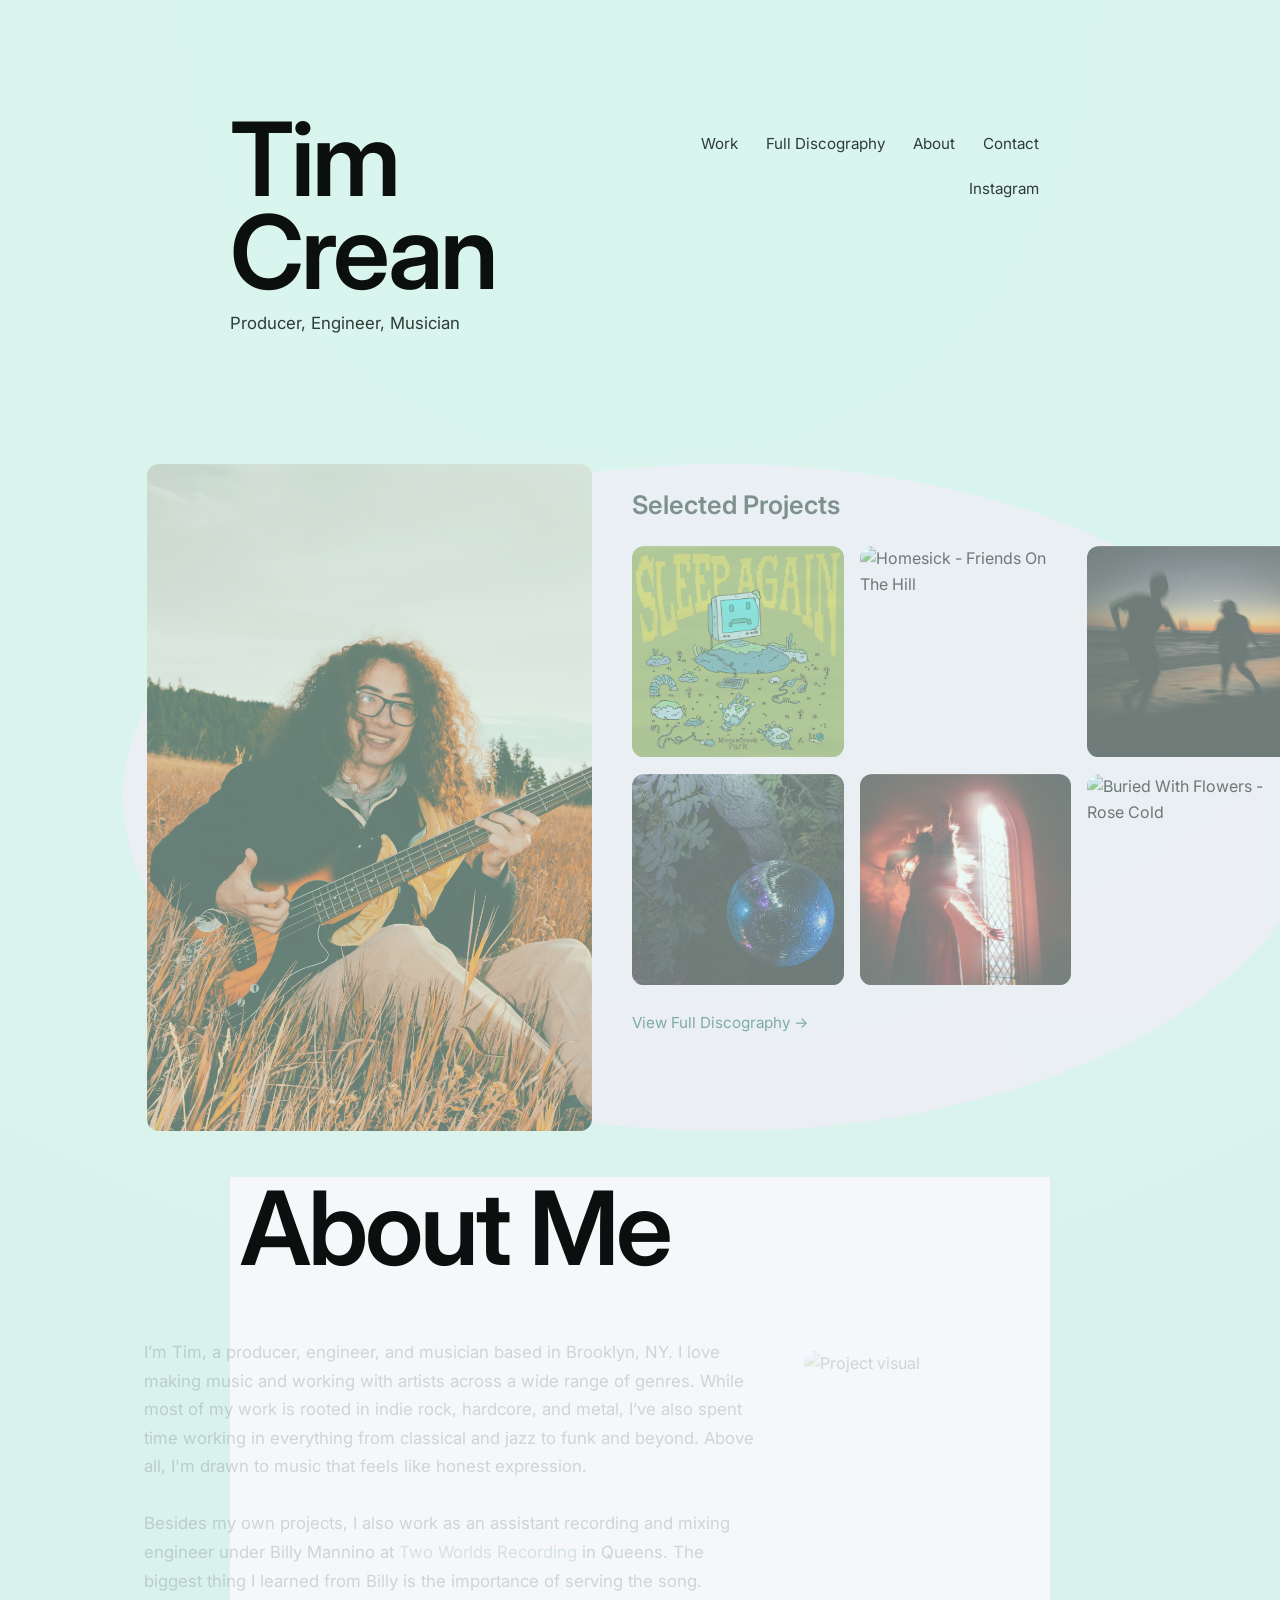
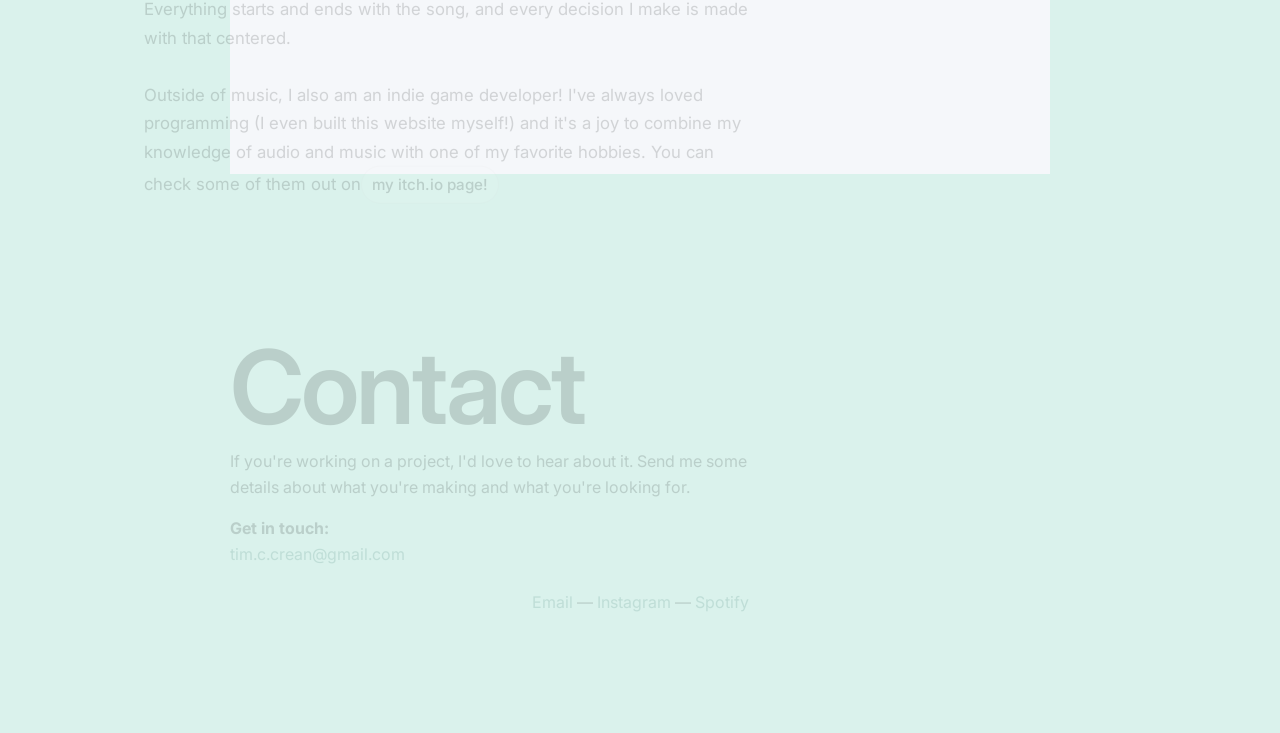
==== index.html @ ef3772ca "Update index.html" ====
<!DOCTYPE html>
<html lang="en">
<head>
  <meta charset="UTF-8" />
  <meta name="viewport" content="width=device-width, initial-scale=1.0"/>
  <title>Tim Crean</title>

  <link href="https://fonts.googleapis.com/css2?family=Inter:wght@300;400;600&display=swap" rel="stylesheet">

  <style>
    :root {
      --bg: #daf2ec;
      --surface: #ffffff12;
      --text: #0b0f0e;
      --this: #000000;
      --muted: #2f3b38;
      --accent: #2b6f63;
      --border: rgba(0,0,0,0.08);
    }

    * {
      box-sizing: border-box;
    }

    html {
      scroll-behavior: smooth;
      overflow-x: hidden; /* FIX: prevent horizontal scroll */
    }

    body {
      margin: 0;
      font-family: 'Inter', sans-serif;
      background: radial-gradient(circle at top, #d8f6ee 0%, var(--bg) 60%);
      color: var(--text);
      line-height: 1.6;
      animation: fadeIn 1s ease;
      overflow-x: hidden; /* FIX: prevent horizontal scroll */
    }

    @keyframes fadeIn {
      from { opacity: 0; }
      to { opacity: 1; }
    }

    .container {
      max-width: 860px;
      margin: 0 auto;
      padding: 0 20px;
    }

    .flow > * {
      margin-top: 60px;
    }

    .flow > *:first-child {
      margin-top: 0;
    }

    /* HERO */
    .header-container {
      min-height: 50vh;
      display: flex;
      align-items: center;
    }

    .header-inner {
      width: 100%;
      display: flex;
      justify-content: space-between;
      align-items: flex-start;
      gap: 40px;
    }

    /* typography */
    h1 {
      font-size: clamp(3.2rem, 8vw, 7rem);
      font-weight: 600;
      letter-spacing: -3px;
      line-height: 0.9;
      margin: 0;
    }

    h2 {
      font-size: 1.6rem;
      font-weight: 600;
      margin-bottom: 20px;
      color: var(--muted);
    }

    h3 {
      font-size: 1.6rem;
      font-weight: 600;
      margin-bottom: 12px;
      color: var(--muted);
    }

    .subtitle {
      margin-top: 12px;
      font-size: 1.05rem;
      color: var(--muted);
    }

    /* NAV */
    .nav {
      display: flex;
      gap: 6px;
      flex-wrap: wrap;
      justify-content: flex-end;
      margin-top: 2px;
    }

    .nav a {
      font-size: 0.95rem;
      color: var(--muted);
      text-decoration: none;
      padding: 6px 10px;
      border-radius: 999px;
      border: 1px solid transparent;
      transition: all 0.2s ease;
    }

    .nav a:hover {
      color: var(--text);
      border: 1px solid var(--border);
      background: rgba(255,255,255,0.65);
    }

    /* links */
    a {
      color: var(--accent);
      text-decoration: none;
      border-bottom: 1px solid transparent;
      transition: all 0.2s ease;
    }

    a:hover {
      opacity: 0.75;
      border-bottom: 1px solid var(--accent);
    }

    /* sections */
    .scroll-fade {
      opacity: 1;
      transform: translateY(5px);
      transition: opacity 0.15s ease, transform 0.15s ease;
    }

    #work,
    #about,
    #contact,
    #classical {
      scroll-margin-top: 80px;
    }

    /* work cards */
    .project {
      padding: 14px 0;
      border-bottom: 1px solid var(--border);
      cursor: pointer;
      transition: transform 0.2s ease, opacity 0.2s ease;
    }

    .project:last-child {
      border-bottom: none;
    }

    .project:hover {
      transform: translateY(-2px);
      opacity: 0.75;
    }

    .project-title {
      font-size: 1.25rem;
      font-weight: 500;
    }

    .project-meta {
      font-size: 0.9rem;
      color: var(--muted);
      margin-top: 4px;
    }

    /* GRID */
    .project-grid {
      display: grid;
      grid-template-columns: repeat(auto-fill, minmax(180px, 1fr)); /* was 140px */
      gap: 16px;
    }

    /* CARD */
    .project-card {
      position: relative;
      aspect-ratio: 1 / 1;
      overflow: hidden;
      border-radius: 12px;
      cursor: pointer;
      text-decoration: none;
      color: inherit;
      display: block;
    }

    /* IMAGE */
    .project-card img {
      width: 100%;
      height: 100%;
      object-fit: cover;
      transition: opacity 0.25s ease, transform 0.25s ease;
    }

    /* OVERLAY */
    .overlay {
      position: absolute;
      inset: 0;
      display: flex;
      flex-direction: column;
      justify-content: flex-end;
      padding: 12px;
      background: rgba(0,0,0,0.35);
      opacity: 0;
      transition: opacity 0.25s ease;
    }

    .overlay-title {
      color: white;
      font-size: 0.95rem;
      font-weight: 500;
    }

    .overlay-meta {
      color: rgba(255,255,255,0.75);
      font-size: 0.8rem;
    }

    .project-card:hover img {
      opacity: 0.6;
      transform: scale(1.03);
    }

    .project-card:hover .overlay {
      opacity: 1;
    }

    /* about */
    .about {
      max-width: 620px;
      color: var(--text);
      font-size: 1.05rem;
      line-height: 1.7;
    }

    /* footer */
    .footer {
      font-size: 0.9rem;
      color: var(--this);
      padding-bottom: 80px;
      text-decoration: underline;
    }

    /* WORK LAYOUT */
    .work-layout {
      display: flex;
      gap: 40px;
      align-items: flex-start;

      width: 100vw;
      max-width: 1200px;
      margin-left: calc(65% - 50vw);
      padding: 0 24px;
    }

    .work-image {
      flex: 1;
    }

    .work-image img {
      width: 100%;
      border-radius: 12px;
      display: block;
    }

    .work-content {
      flex: 1.5;
    }

    .itch-link {
      display: inline-flex;
      align-items: center;

      padding: 5px 10px;

      border-radius: 999px;
      background: rgba(255,255,255,0.5);
      border: 1px solid rgba(0,0,0,0.08);

      color: var(--text);
      font-size: 0.95rem;
      font-weight: 500;

      transition:
        transform 0.2s ease,
        background 0.2s ease,
        border-color 0.2s ease;
    }

    .itch-link:hover {
      transform: translateY(-1px);
      background: rgba(255,255,255,0.75);
      border-color: rgba(0,0,0,0.14);
      opacity: 1;
    }

    /* spotify embed */
    iframe {
      box-shadow: 0 10px 30px rgba(0,0,0,0.08);
      border: 1px solid var(--border);
    }

    /* ABOUT SECTION */
    .about-section {
      padding: 0 10px; /* FIX: was "0px 10" — missing unit */
      background: #f5f7fa;
    }

    /* =====================
       MOBILE STYLES
       ===================== */
    @media (max-width: 700px) {

      /* FIX: reset the bleed layout so it doesn't overflow */
      .work-layout {
        width: 100%;
        margin-left: 0;
        padding: 0;
        flex-direction: column;
      }

      /* FIX: tighten section spacing */
      .flow > * {
        margin-top: 40px;
      }

      /* FIX: reduce letter-spacing at small sizes */
      h1 {
        letter-spacing: -1px;
      }

      .header-inner {
        flex-direction: column;
        align-items: flex-start;
      }

      .nav {
        justify-content: flex-start;
        margin-top: 18px;
      }

      .project-grid {
        grid-template-columns: repeat(auto-fill, minmax(140px, 1fr));
      }
    }
  </style>
</head>
<body>

  <div id="header"></div>

  <div class="container flow">

    <!-- WORK -->
    <div class="scroll-fade work-layout" style="border-radius: 100%; background-color: rgb(250, 236, 252);">

      <div id="work" class="work-image">
        <img src="tim.jpg" alt="Project visual">
      </div>

      <div class="work-content">
        <h2>Selected Projects</h2>

        <div class="project-grid">

          <a href="https://open.spotify.com/album/4u2W4NhhtR7OyRJstIaMkl" target="_blank" class="project-card">
            <img src="sleep.jpg" alt="Sleep Again - MooseCreek Park">
            <div class="overlay">
              <div class="overlay-title">Sleep Again - MooseCreek Park</div>
              <div class="overlay-meta">Asst. Engineering and Mixing</div>
            </div>
          </a>

          <a href="https://open.spotify.com/album/2A7sv8u9jDZLqdyWxBH1Or" target="_blank" class="project-card">
            <img src="homesick.png" alt="Homesick - Friends On The Hill">
            <div class="overlay">
              <div class="overlay-title">Homesick - Friends On The Hill</div>
              <div class="overlay-meta">Production, Engineering, Mixing, Mastering</div>
            </div>
          </a>

          <a href="https://open.spotify.com/album/6fbyVoBdasRz40VLiCFMXR" target="_blank" class="project-card">
            <img src="oasis.jpeg" alt="Oasis by Wonderwall - Everlasting Everything">
            <div class="overlay">
              <div class="overlay-title">Oasis by Wonderwall - Everlasting Everything</div>
              <div class="overlay-meta">Production, Engineering, Mixing</div>
            </div>
          </a>

          <a href="https://open.spotify.com/album/25SsunLlrl3aqgCUPwUEkv" target="_blank" class="project-card">
            <img src="foodbattle.jpeg" alt="FoodBattle2008 - Everlasting Everything">
            <div class="overlay">
              <div class="overlay-title">FoodBattle2008 - Everlasting Everything</div>
              <div class="overlay-meta">Production, Engineering, Mixing</div>
            </div>
          </a>

          <a href="https://open.spotify.com/track/0t7WDfsvtDQcyH62r73sIt" target="_blank" class="project-card">
            <img src="haunting.jpeg" alt="Haunting - Rose Cold">
            <div class="overlay">
              <div class="overlay-title">Haunting - Rose Cold</div>
              <div class="overlay-meta">Engineering, Mixing, Mastering</div>
            </div>
          </a>

          <a href="https://open.spotify.com/track/77Q5rg3bM1Vi7vbReEACpq" target="_blank" class="project-card">
            <img src="buriedwithflowers.png" alt="Buried With Flowers - Rose Cold">
            <div class="overlay">
              <div class="overlay-title">Buried With Flowers - Rose Cold</div>
              <div class="overlay-meta">Engineering, Mixing, Mastering</div>
            </div>
          </a>

        </div>

        <div style="margin-top: 24px;">
          <a href="discography.html" style="font-size: 0.95rem;">
            View Full Discography →
          </a>
        </div>
      </div>

    </div>

    <!-- ABOUT -->
    <div class="about-section">
      <div id="about" style="height: 5px;"></div>
      <h1 style="text-align: left;">About Me</h1>
      <div class="scroll-fade work-layout">
        <p class="about">
          I’m Tim, a producer, engineer, and musician based in Brooklyn, NY. I love making music and working with artists across a wide range of genres. While most of my work is rooted in indie rock, hardcore, and metal, I’ve also spent time working in everything from classical and jazz to funk and beyond. Above all, I'm drawn to music that feels like honest expression.
          <br><br>
          Besides my own projects, I also work as an assistant recording and mixing engineer under Billy Mannino at <a href="https://www.twoworlds.studio/" target="_blank">Two Worlds Recording</a> in Queens. The biggest thing I learned from Billy is the importance of serving the song. Everything starts and ends with the song, and every decision I make is made with that centered.
          <br><br>
          Outside of music, I also am an indie game developer! I've always loved programming (I even built this website myself!) and it's a joy to combine my knowledge of audio and music with one of my favorite hobbies. You can check some of them out on<a href="https://darbus.itch.io/" target="_blank"class="itch-link">my itch.io page!</a>
        </p>
        <div class="work-image">
          <div style="height: 30px;"></div>
          <img src="tim2.jpg" alt="Project visual">
        </div>
      </div>
    </div>

  </div>

  <div style="height: 100px;"></div>

  <!-- CONTACT -->
  <div class="container flow">
    <div id="contact" class="scroll-fade">
      <h1>Contact</h1>
      <p style="max-width: 520px;">
        If you're working on a project, I'd love to hear about it. Send me some details about what you're making and what you're looking for.
      </p>

      <p>
        <strong>Get in touch:</strong><br>
        <a href="mailto:tim.c.crean@gmail.com" aria-label="Email Tim Crean">
          tim.c.crean@gmail.com
        </a>
      </p>
    </div>
  </div>

  <div id="footer"></div>

  <script>
    async function loadComponent(id, file) {
      const res = await fetch(file);
      const html = await res.text();
      document.getElementById(id).innerHTML = html;
    }

    async function init() {
      await loadComponent("header", "components/header.html");
      await loadComponent("footer", "components/footer.html");

      const elements = document.querySelectorAll('.scroll-fade');

      function updateScrollFade() {
        // Disable on mobile — just show everything
        if (window.innerWidth <= 700) {
          elements.forEach(el => {
            el.style.opacity = 1;
            el.style.transform = 'translateY(0)';
          });
          return;
        }

        const viewportHeight = window.innerHeight;

        elements.forEach(el => {
          const rect = el.getBoundingClientRect();
          const elementCenter = rect.top + rect.height / 2;
          const distanceFromCenter = Math.abs(viewportHeight / 2 - elementCenter);
          const maxDistance = viewportHeight / 1.25;

          let opacity = 1 - (distanceFromCenter / maxDistance);
          opacity = Math.max(0.15, Math.min(1, opacity));

          let translateY = 30 * (distanceFromCenter / maxDistance);

          el.style.opacity = opacity;
          el.style.transform = `translateY(${translateY}px)`;
        });
      }

      window.addEventListener('scroll', updateScrollFade);
      window.addEventListener('load', updateScrollFade);
      // Also re-check if user resizes (e.g. rotates phone)
      window.addEventListener('resize', updateScrollFade);
    }

    init();
  </script>

</body>
</html>
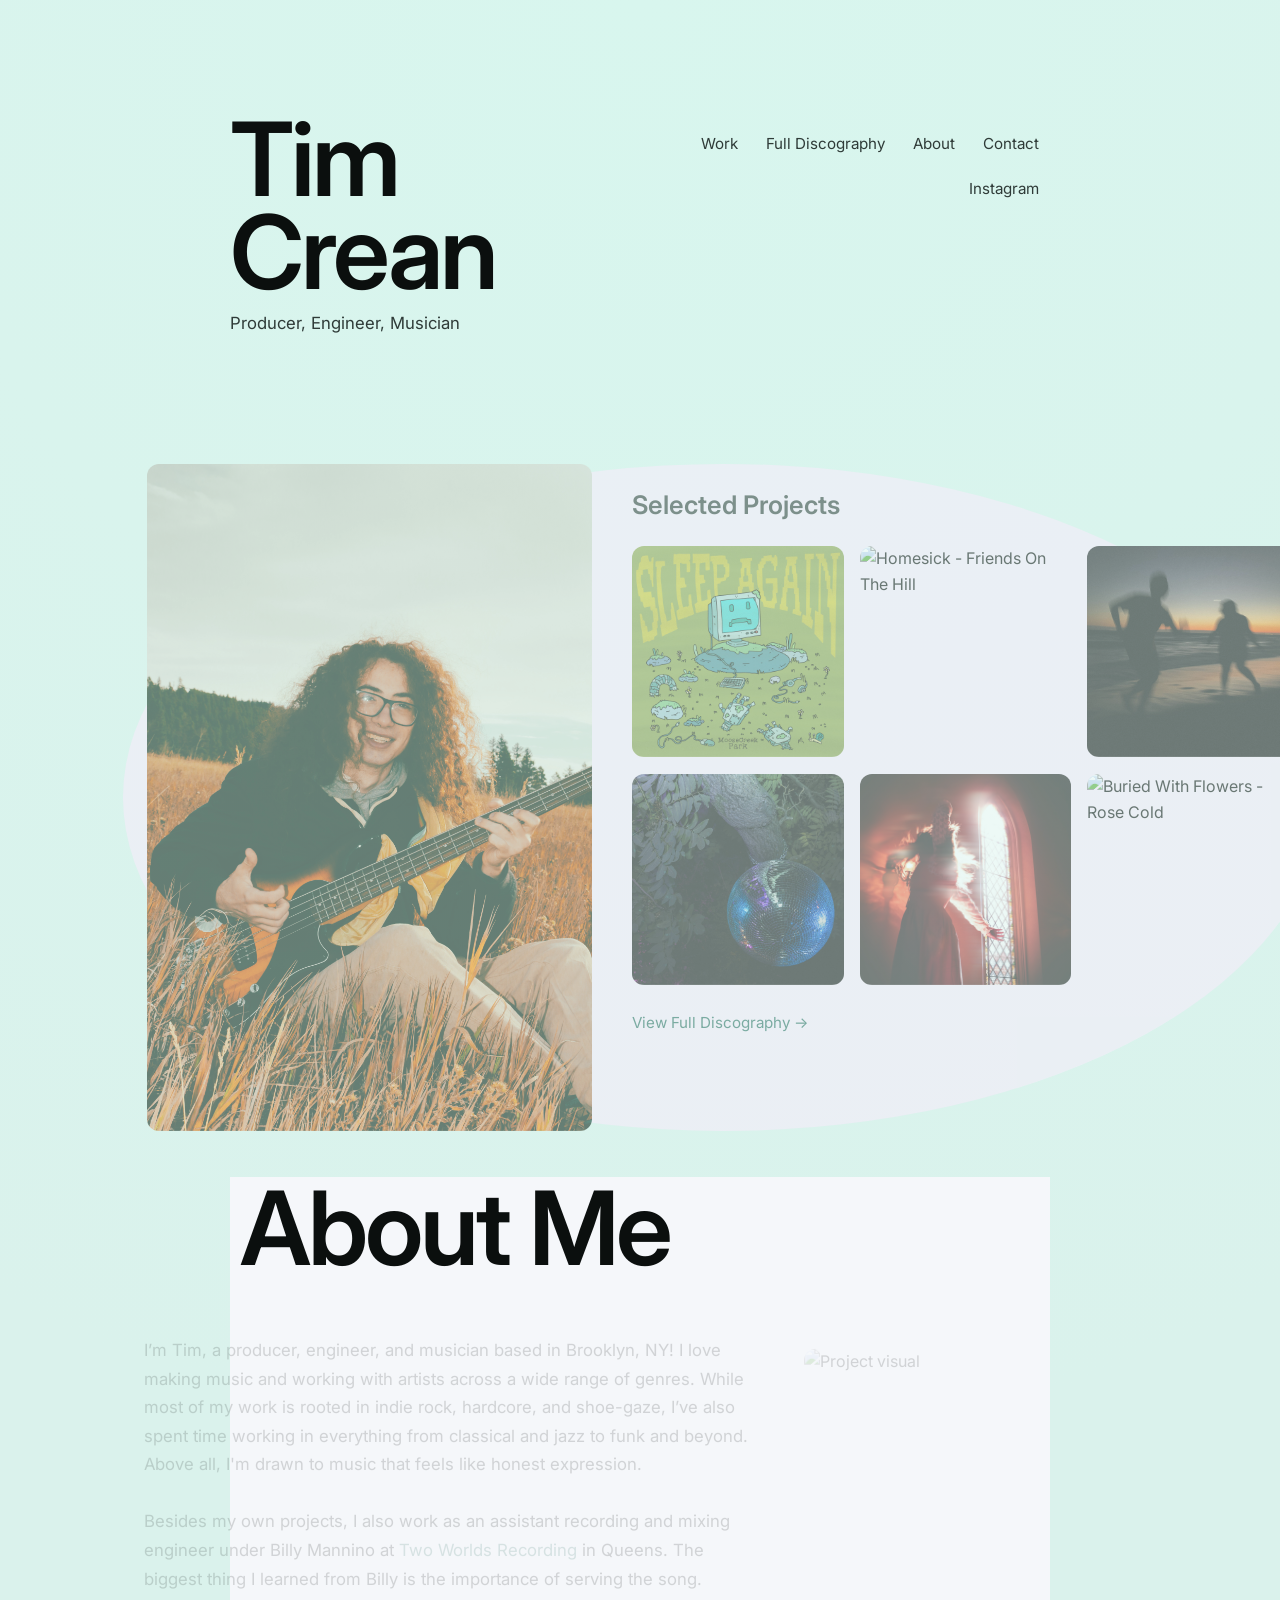
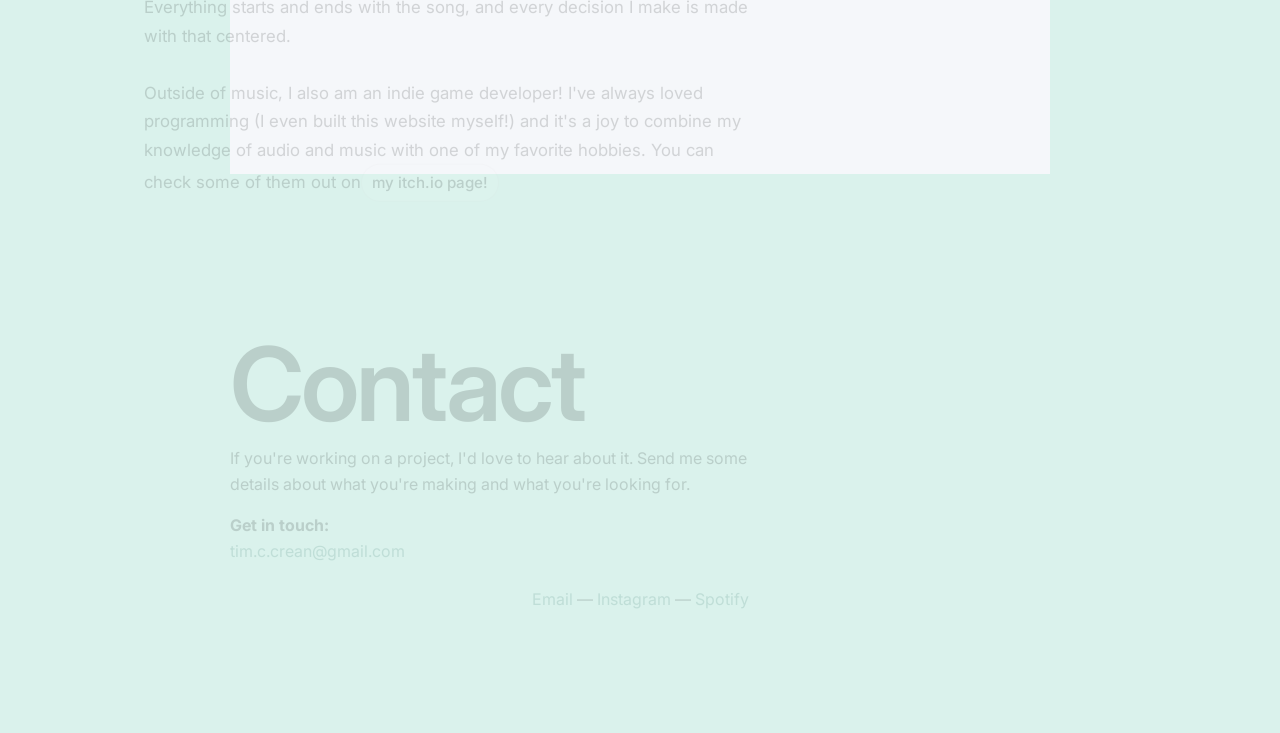
==== commit c1351ff1: "Update index.html" ====
--- a/index.html
+++ b/index.html
@@ -443,7 +443,7 @@
       <h1 style="text-align: left;">About Me</h1>
       <div class="scroll-fade work-layout">
         <p class="about">
-          I’m Tim, a producer, engineer, and musician based in Brooklyn, NY. I love making music and working with artists across a wide range of genres. While most of my work is rooted in indie rock, hardcore, and metal, I’ve also spent time working in everything from classical and jazz to funk and beyond. Above all, I'm drawn to music that feels like honest expression.
+          I’m Tim, a producer, engineer, and musician based in Brooklyn, NY! I love making music and working with artists across a wide range of genres. While most of my work is rooted in indie rock, hardcore, and shoe-gaze, I’ve also spent time working in everything from classical and jazz to funk and beyond. Above all, I'm drawn to music that feels like honest expression.
           <br><br>
           Besides my own projects, I also work as an assistant recording and mixing engineer under Billy Mannino at <a href="https://www.twoworlds.studio/" target="_blank">Two Worlds Recording</a> in Queens. The biggest thing I learned from Billy is the importance of serving the song. Everything starts and ends with the song, and every decision I make is made with that centered.
           <br><br>
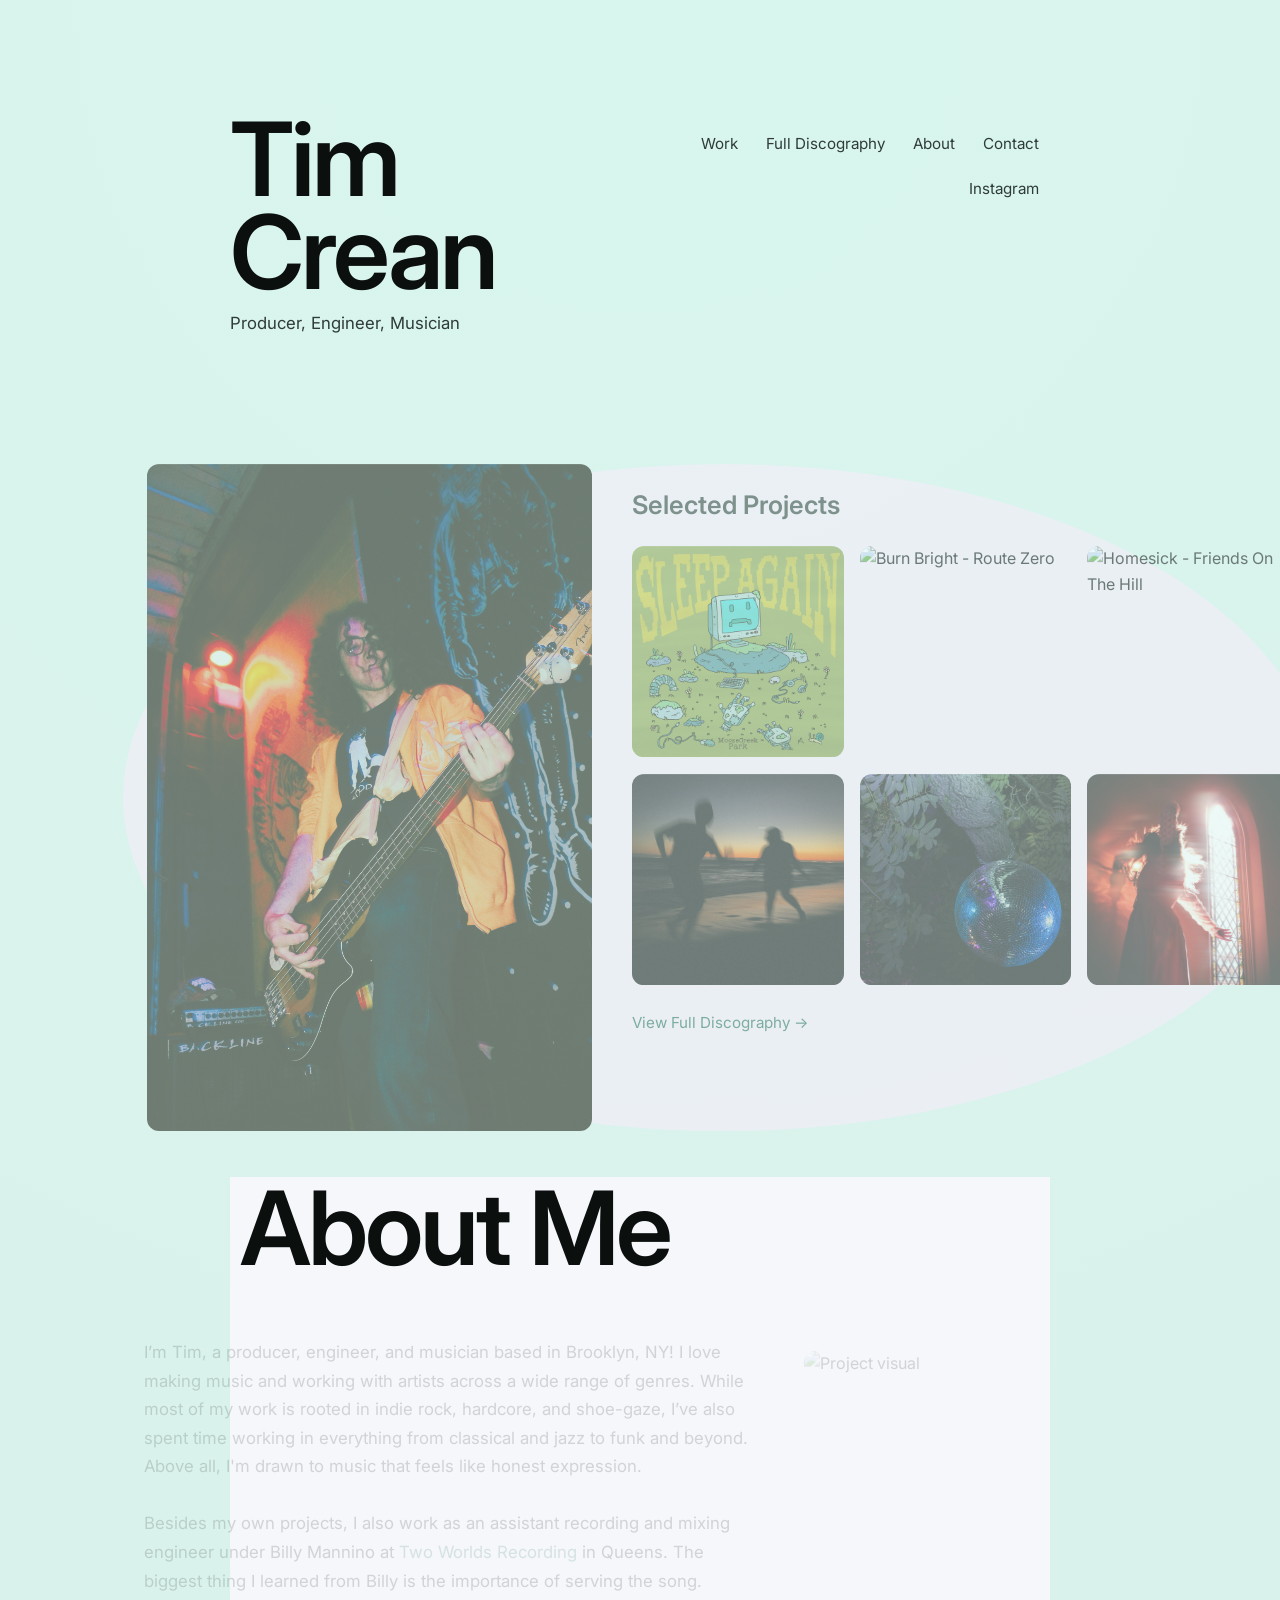
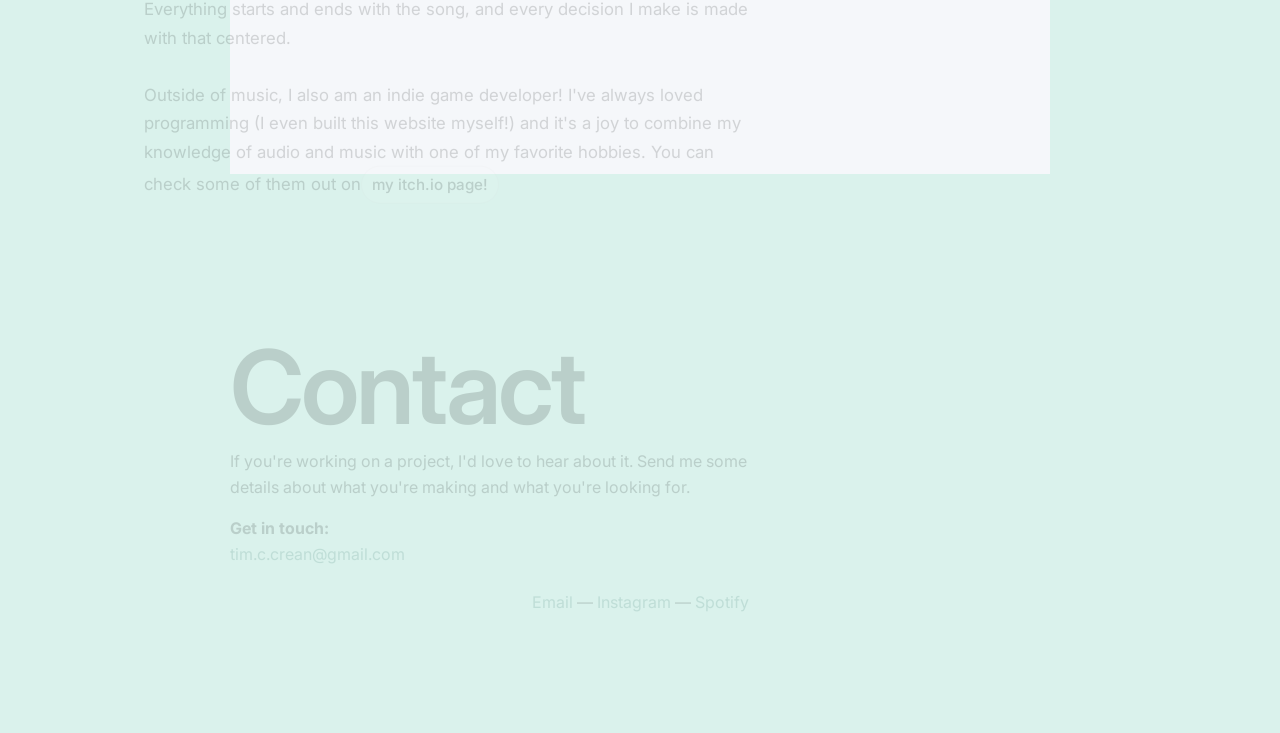
==== commit 17a552db: "Burn Bright and main page photo replacement" ====
--- a/index.html
+++ b/index.html
@@ -370,7 +370,7 @@
     <div class="scroll-fade work-layout" style="border-radius: 100%; background-color: rgb(250, 236, 252);">
 
       <div id="work" class="work-image">
-        <img src="tim.jpg" alt="Project visual">
+        <img src="eeCover.jpg" alt="Project visual">
       </div>
 
       <div class="work-content">
@@ -386,6 +386,14 @@
             </div>
           </a>
 
+          <a href="https://open.spotify.com/album/5agLklQpx9aL7qS98c1w33" target="_blank" class="project-card">
+            <img src="burnbright.jpg" alt="Burn Bright - Route Zero">
+            <div class="overlay">
+              <div class="overlay-title">Burn Bright - Route Zero</div>
+              <div class="overlay-meta">Production, Engineering, Mixing, Mastering</div>
+            </div>
+          </a>
+
           <a href="https://open.spotify.com/album/2A7sv8u9jDZLqdyWxBH1Or" target="_blank" class="project-card">
             <img src="homesick.png" alt="Homesick - Friends On The Hill">
             <div class="overlay">
@@ -414,14 +422,6 @@
             <img src="haunting.jpeg" alt="Haunting - Rose Cold">
             <div class="overlay">
               <div class="overlay-title">Haunting - Rose Cold</div>
-              <div class="overlay-meta">Engineering, Mixing, Mastering</div>
-            </div>
-          </a>
-
-          <a href="https://open.spotify.com/track/77Q5rg3bM1Vi7vbReEACpq" target="_blank" class="project-card">
-            <img src="buriedwithflowers.png" alt="Buried With Flowers - Rose Cold">
-            <div class="overlay">
-              <div class="overlay-title">Buried With Flowers - Rose Cold</div>
               <div class="overlay-meta">Engineering, Mixing, Mastering</div>
             </div>
           </a>
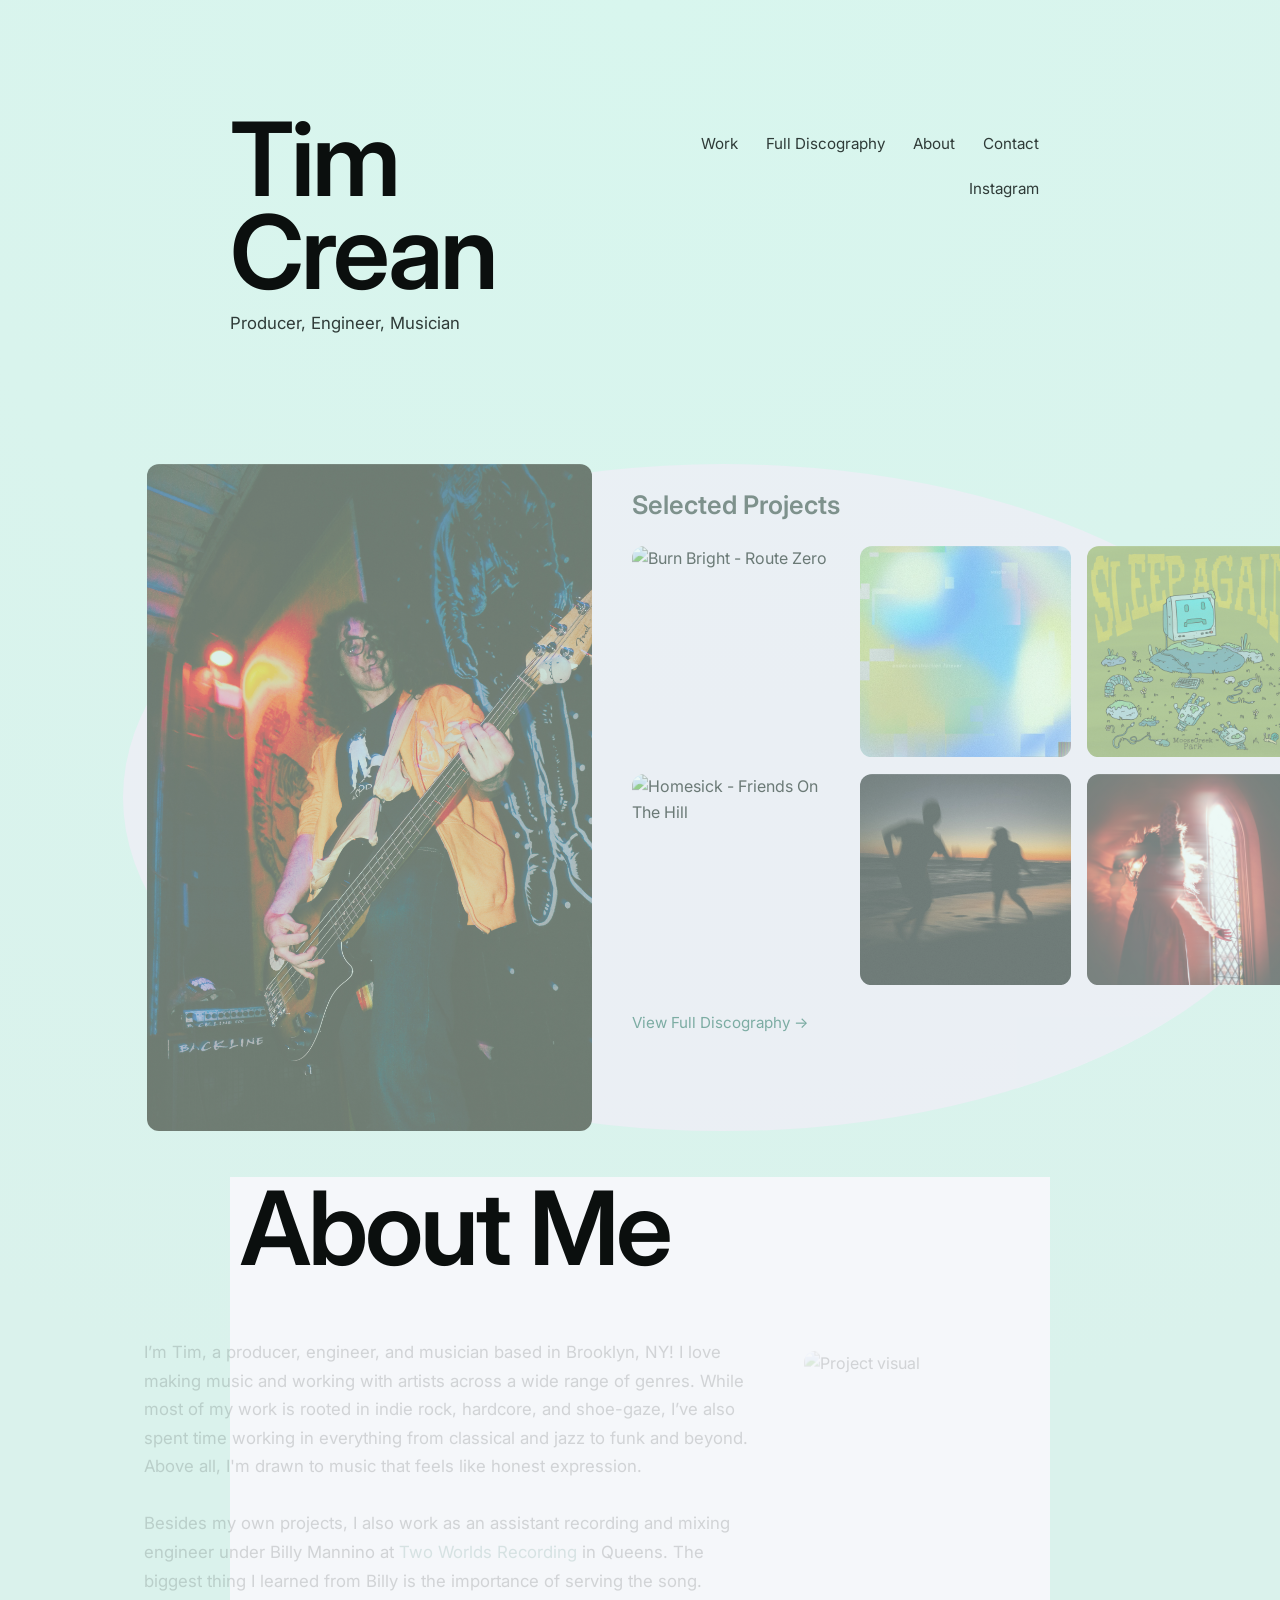
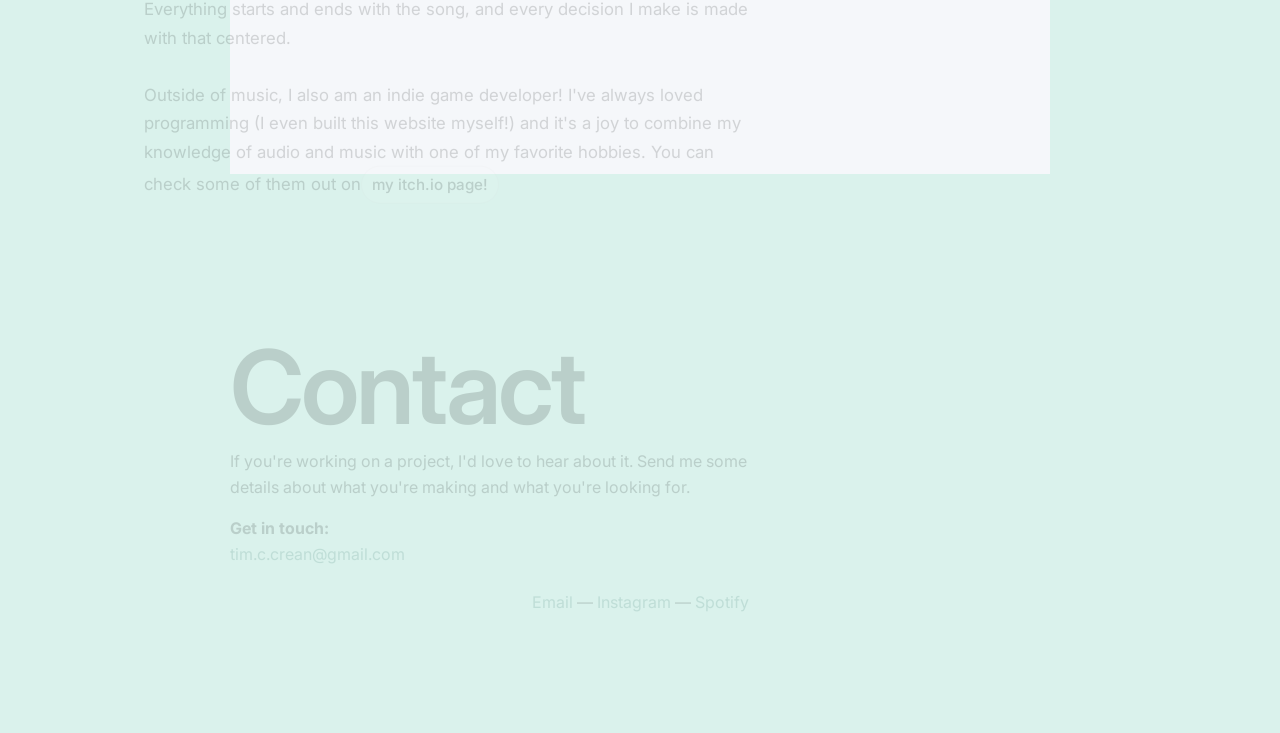
==== commit 37666ca0: "Wakelee" ====
--- a/index.html
+++ b/index.html
@@ -345,7 +345,7 @@
       }
 
       .header-inner {
-        flex-direction: column;
+        flex-direction: column; 
         align-items: flex-start;
       }
 
@@ -377,6 +377,22 @@
         <h2>Selected Projects</h2>
 
         <div class="project-grid">
+
+          <a href="https://open.spotify.com/album/5agLklQpx9aL7qS98c1w33" target="_blank" class="project-card">
+            <img src="burnbright.jpg" alt="Burn Bright - Route Zero">
+            <div class="overlay">
+              <div class="overlay-title">Burn Bright - Route Zero</div>
+              <div class="overlay-meta">Production, Engineering, Mixing, Mastering</div>
+            </div>
+          </a>
+
+          <a href="https://open.spotify.com/prerelease/4PldgPBwwdFrWuGLTk3fIU?si=Fv4z0qe1QVaGw_KkuecG8g&utm_source=copy-link&nd=1&dlsi=96455cc779924c79" target="_blank" class="project-card">
+            <img src="wakelee.jpeg" alt="Under Construction Forever - wakelee">
+            <div class="overlay">
+              <div class="overlay-title">Under Construction Forever - wakelee</div>
+              <div class="overlay-meta">Asst. Mixing Engineer</div>
+            </div>
+          </a>
 
           <a href="https://open.spotify.com/album/4u2W4NhhtR7OyRJstIaMkl" target="_blank" class="project-card">
             <img src="sleep.jpg" alt="Sleep Again - MooseCreek Park">
@@ -386,14 +402,6 @@
             </div>
           </a>
 
-          <a href="https://open.spotify.com/album/5agLklQpx9aL7qS98c1w33" target="_blank" class="project-card">
-            <img src="burnbright.jpg" alt="Burn Bright - Route Zero">
-            <div class="overlay">
-              <div class="overlay-title">Burn Bright - Route Zero</div>
-              <div class="overlay-meta">Production, Engineering, Mixing, Mastering</div>
-            </div>
-          </a>
-
           <a href="https://open.spotify.com/album/2A7sv8u9jDZLqdyWxBH1Or" target="_blank" class="project-card">
             <img src="homesick.png" alt="Homesick - Friends On The Hill">
             <div class="overlay">
@@ -406,14 +414,6 @@
             <img src="oasis.jpeg" alt="Oasis by Wonderwall - Everlasting Everything">
             <div class="overlay">
               <div class="overlay-title">Oasis by Wonderwall - Everlasting Everything</div>
-              <div class="overlay-meta">Production, Engineering, Mixing</div>
-            </div>
-          </a>
-
-          <a href="https://open.spotify.com/album/25SsunLlrl3aqgCUPwUEkv" target="_blank" class="project-card">
-            <img src="foodbattle.jpeg" alt="FoodBattle2008 - Everlasting Everything">
-            <div class="overlay">
-              <div class="overlay-title">FoodBattle2008 - Everlasting Everything</div>
               <div class="overlay-meta">Production, Engineering, Mixing</div>
             </div>
           </a>
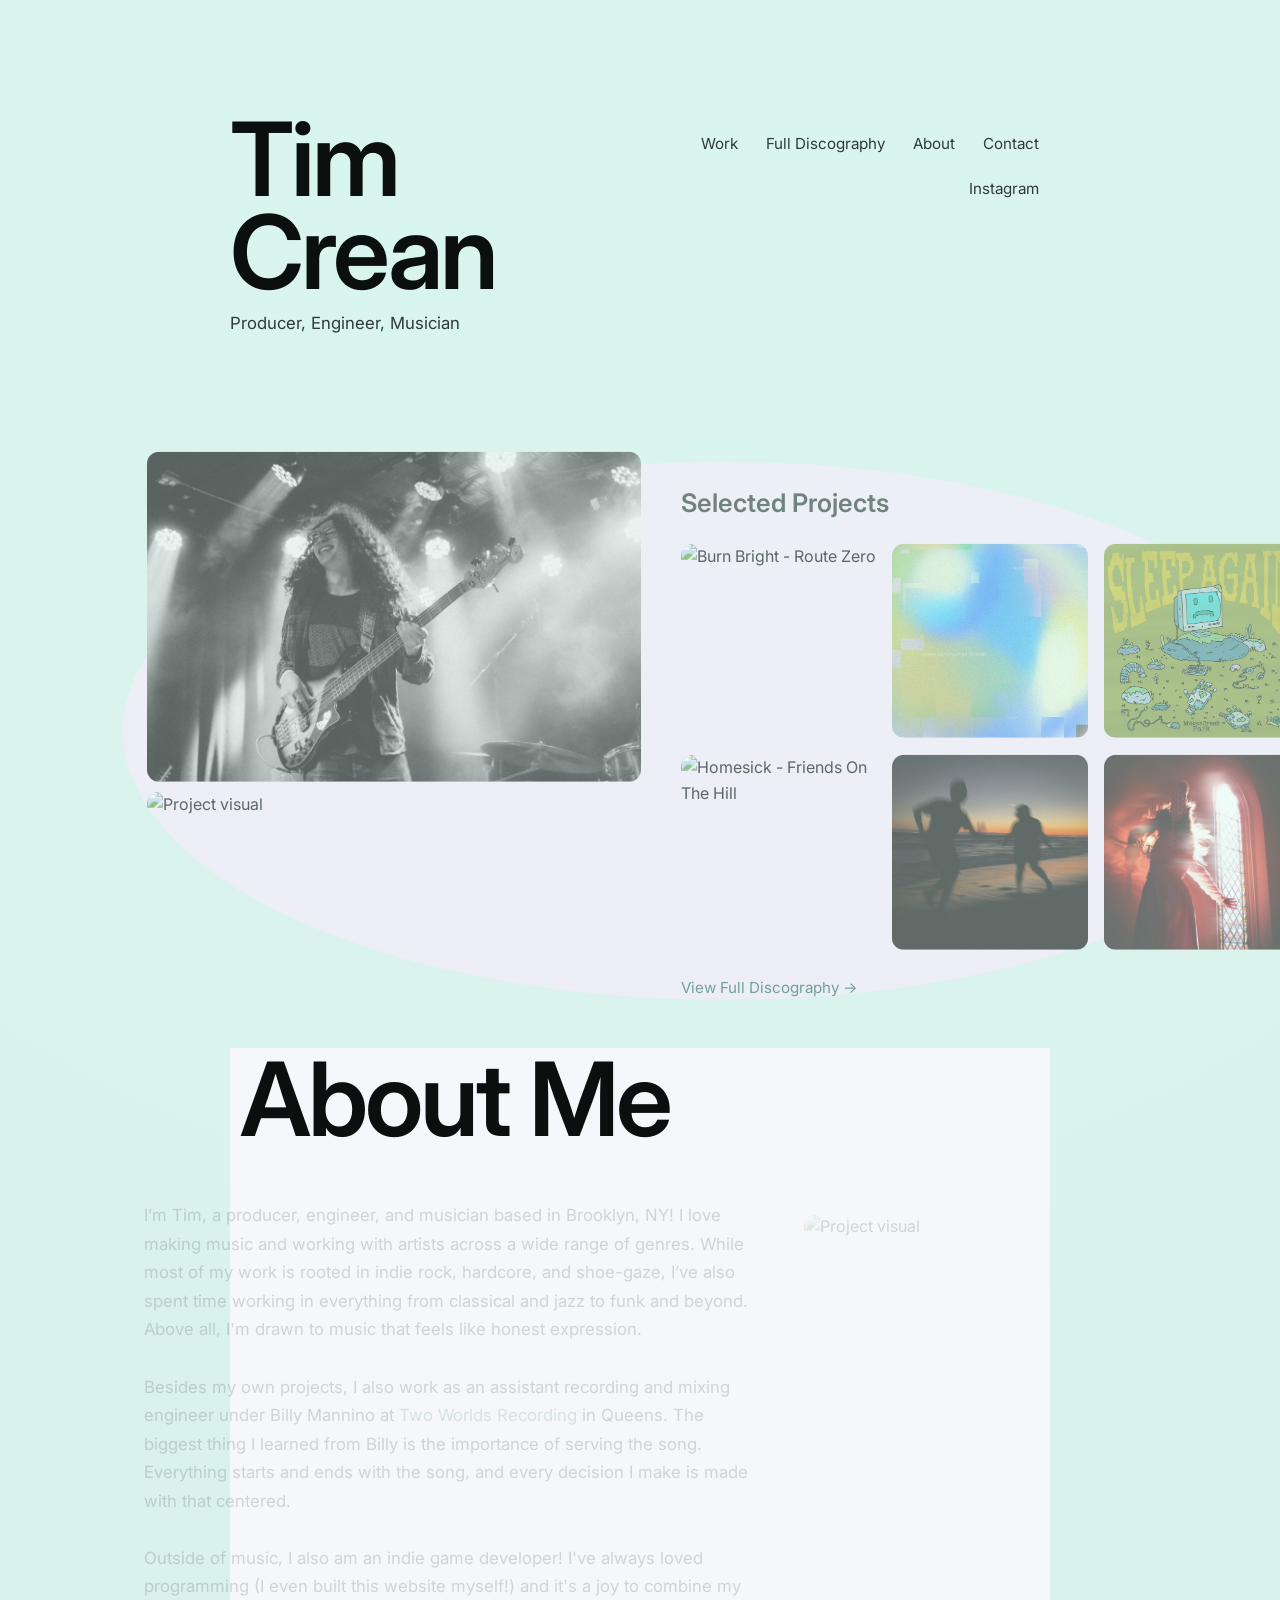
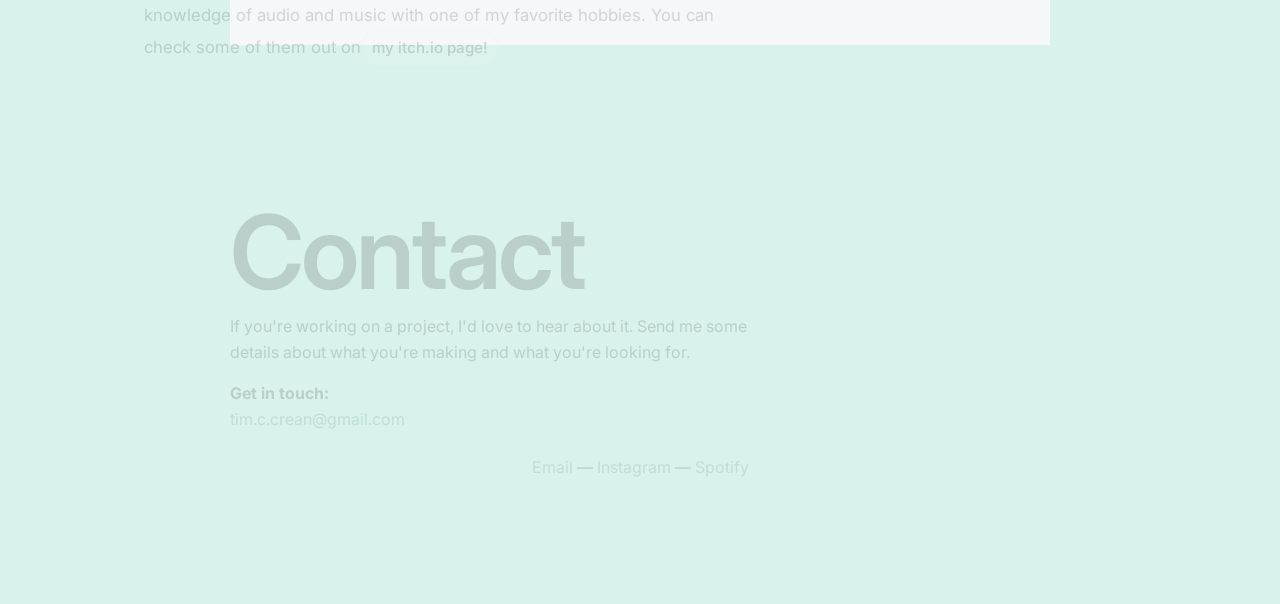
==== commit b981af33: "update time" ====
--- a/index.html
+++ b/index.html
@@ -269,14 +269,19 @@
     }
 
     .work-image {
-      flex: 1;
+      flex: 1.2;
     }
 
     .work-image img {
       width: 100%;
       border-radius: 12px;
       display: block;
-    }
+      /* transform: translateY(100px); */
+    }
+
+    /* .work-image img + img {
+      margin-top: 3px;
+    } */
 
     .work-content {
       flex: 1.5;
@@ -370,7 +375,8 @@
     <div class="scroll-fade work-layout" style="border-radius: 100%; background-color: rgb(250, 236, 252);">
 
       <div id="work" class="work-image">
-        <img src="eeCover.jpg" alt="Project visual">
+        <img src="tim3.jpg" alt="Project visual" style="transform: translateY(-10px);">
+        <img src="tim4.jpg" alt="Project visual">
       </div>
 
       <div class="work-content">
@@ -451,7 +457,7 @@
         </p>
         <div class="work-image">
           <div style="height: 30px;"></div>
-          <img src="tim2.jpg" alt="Project visual">
+          <img src="tim2.jpg" alt="Project visual" style="transform: translateY(-0px);">
         </div>
       </div>
     </div>
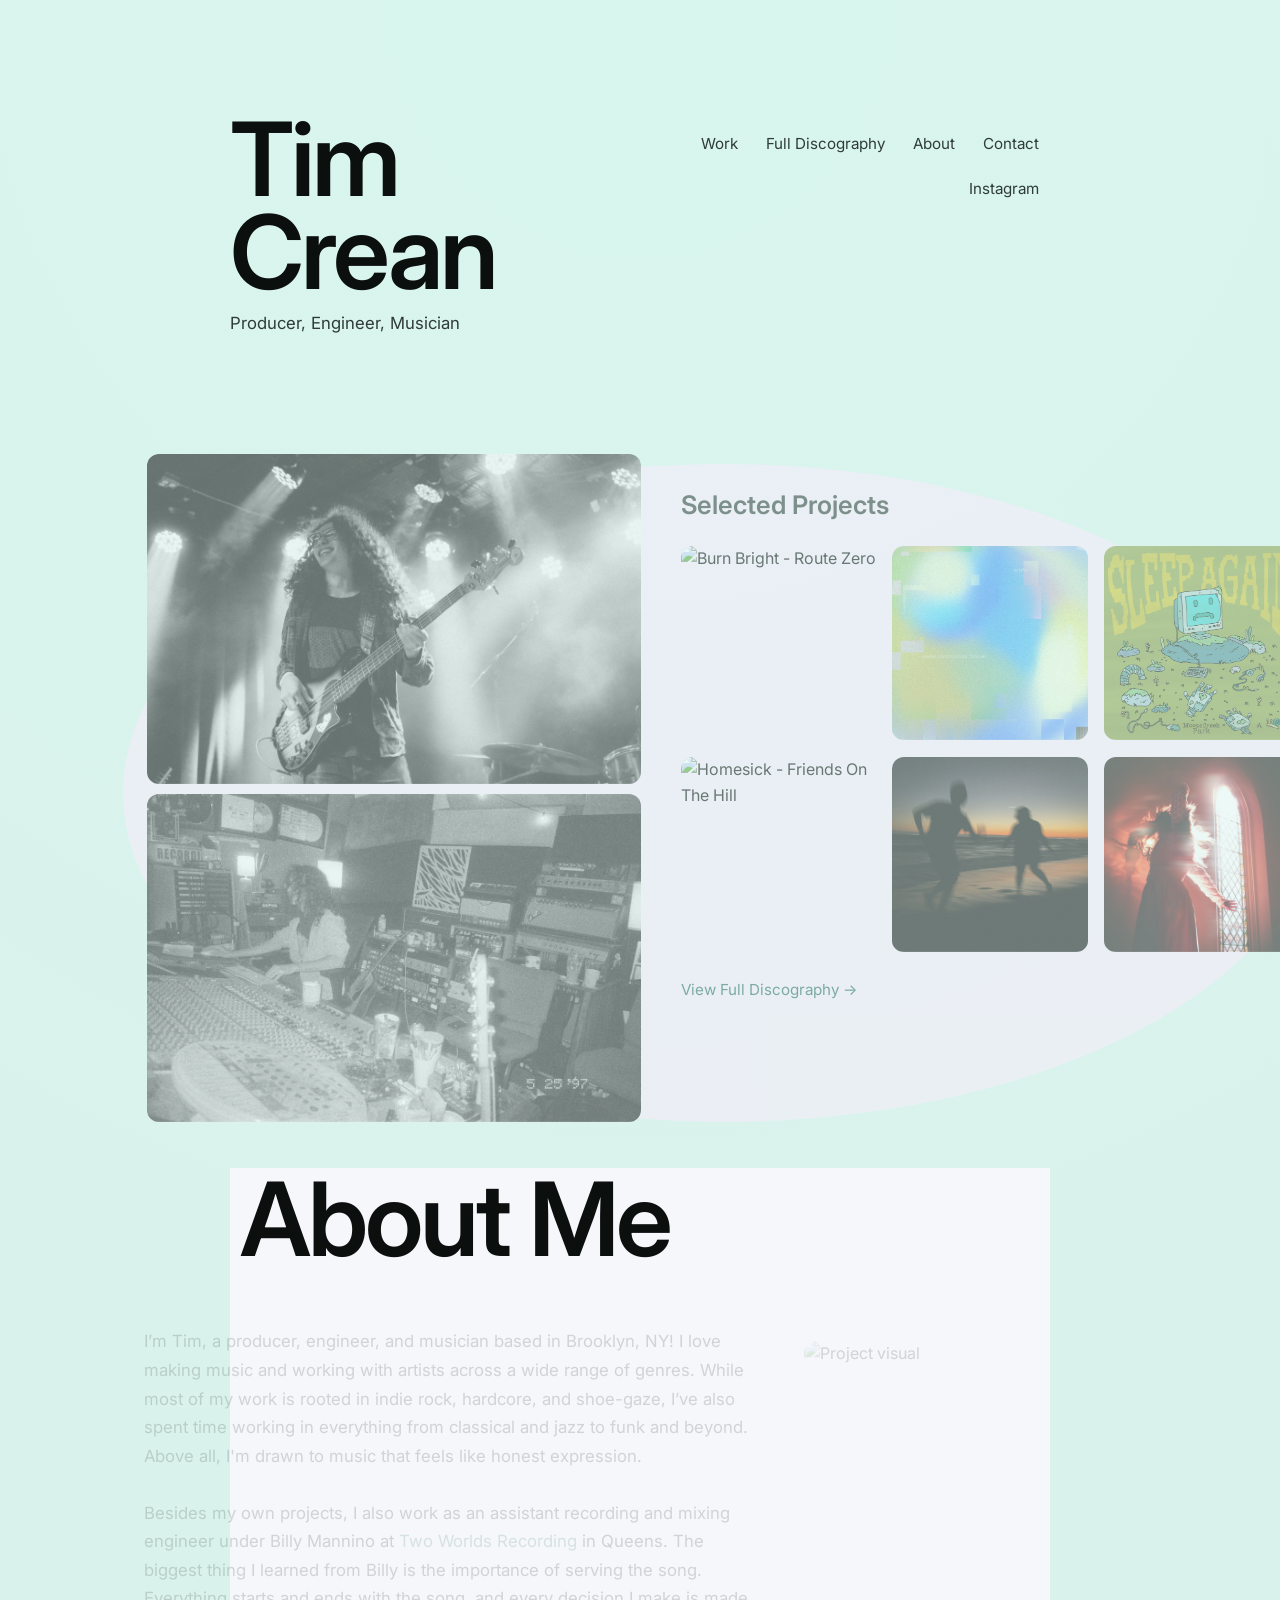
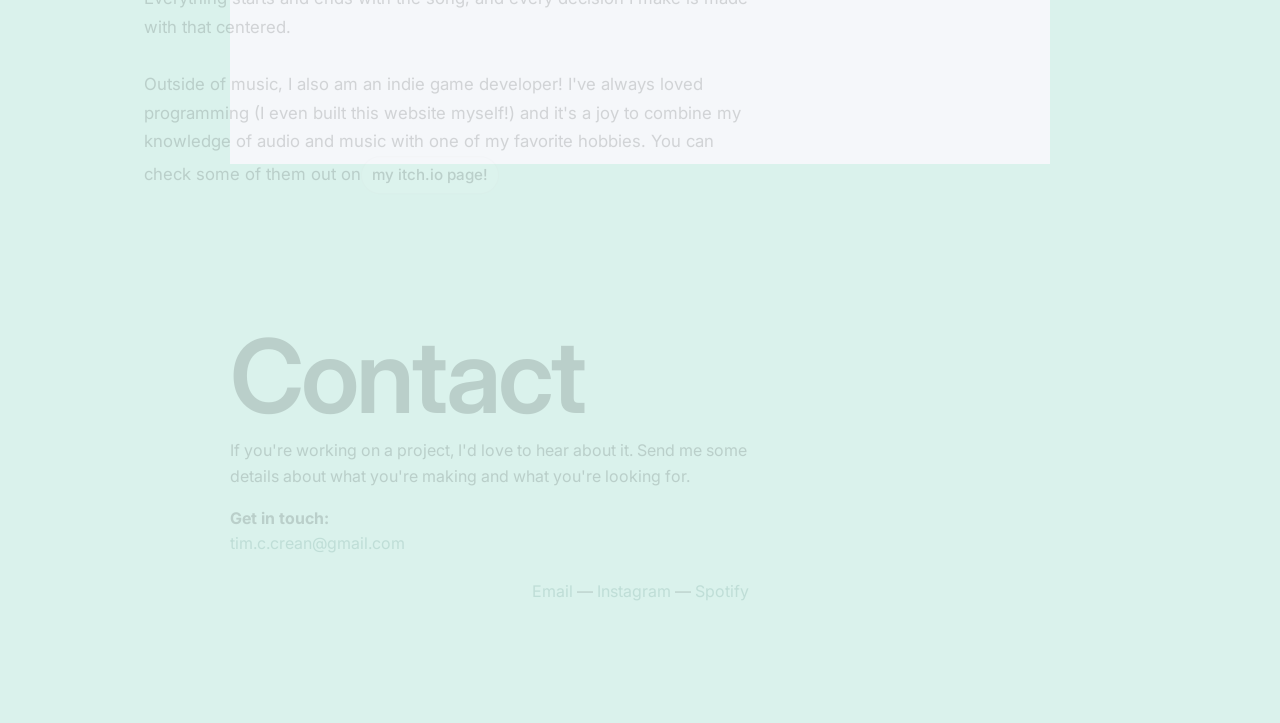
==== commit 0526f7d7: "Update index.html" ====
--- a/index.html
+++ b/index.html
@@ -376,7 +376,7 @@
 
       <div id="work" class="work-image">
         <img src="tim3.jpg" alt="Project visual" style="transform: translateY(-10px);">
-        <img src="tim4.jpg" alt="Project visual">
+        <img src="tim4.JPG" alt="Project visual">
       </div>
 
       <div class="work-content">
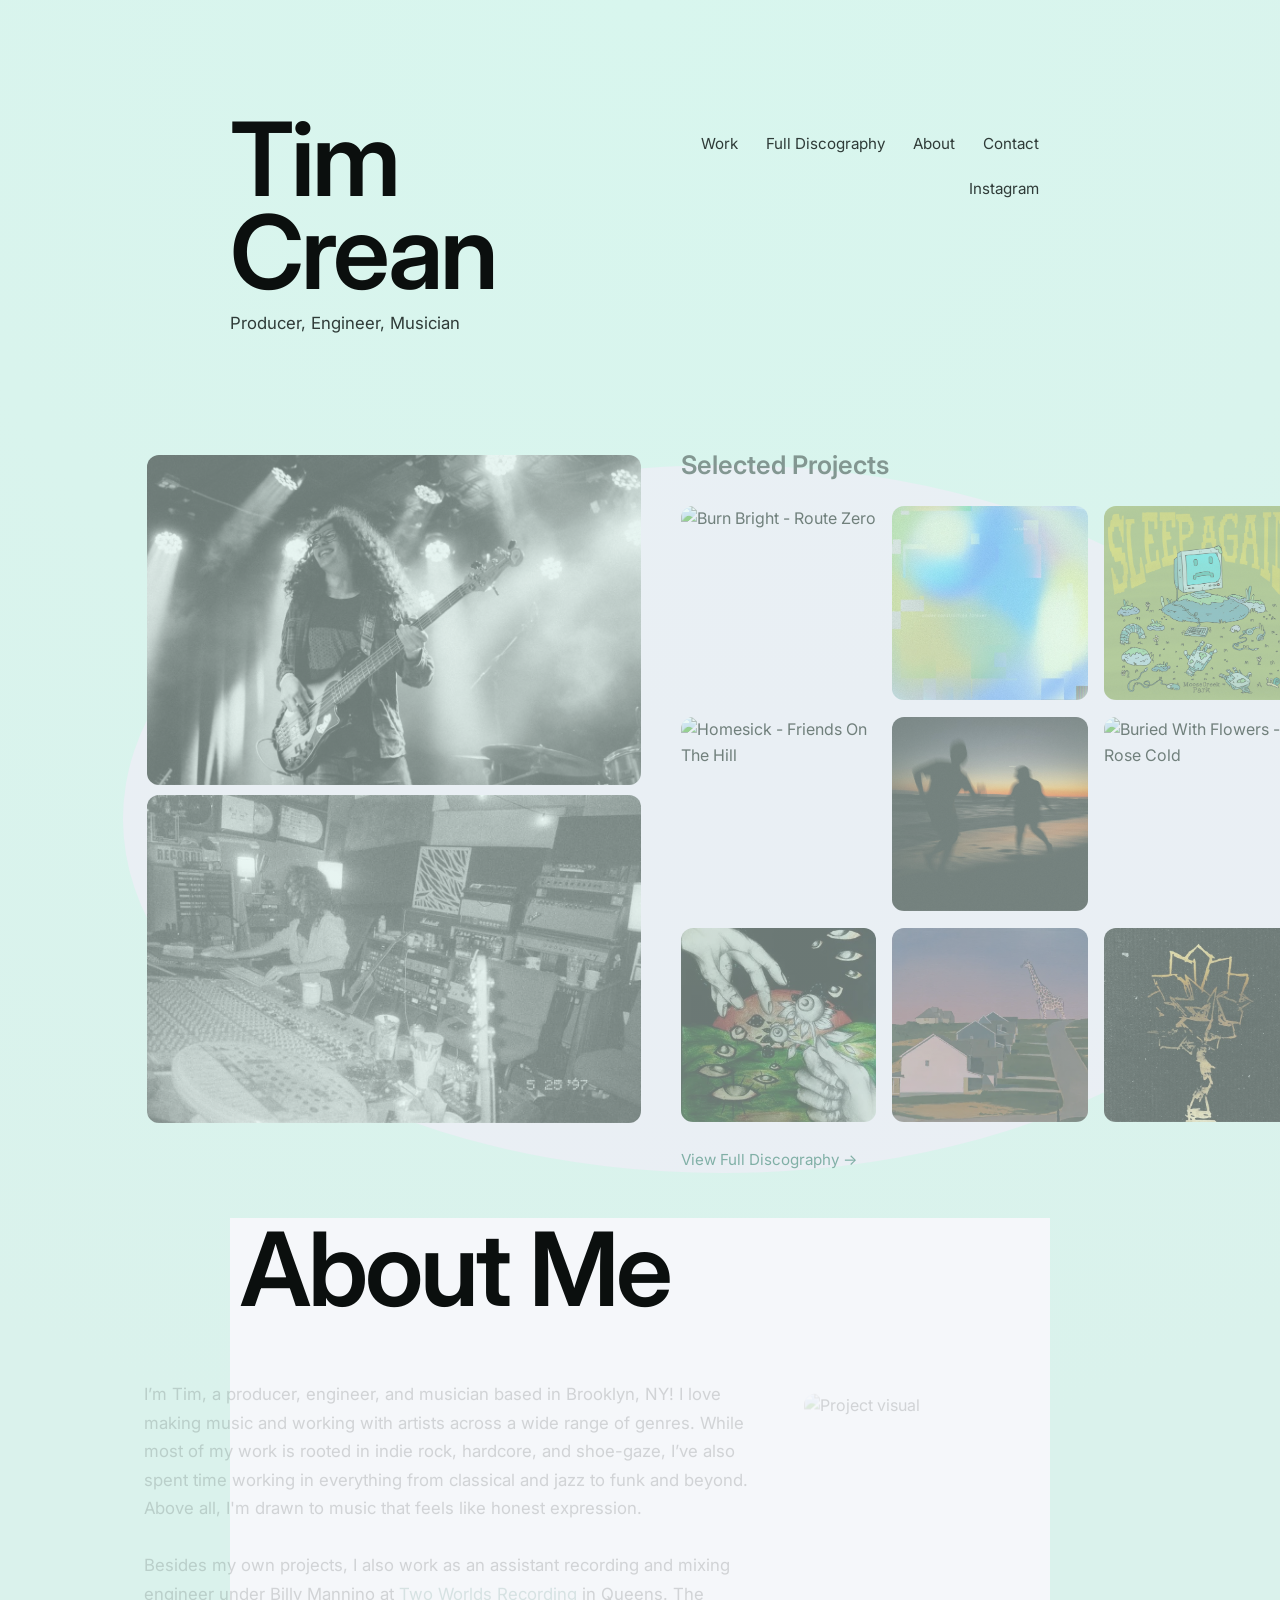
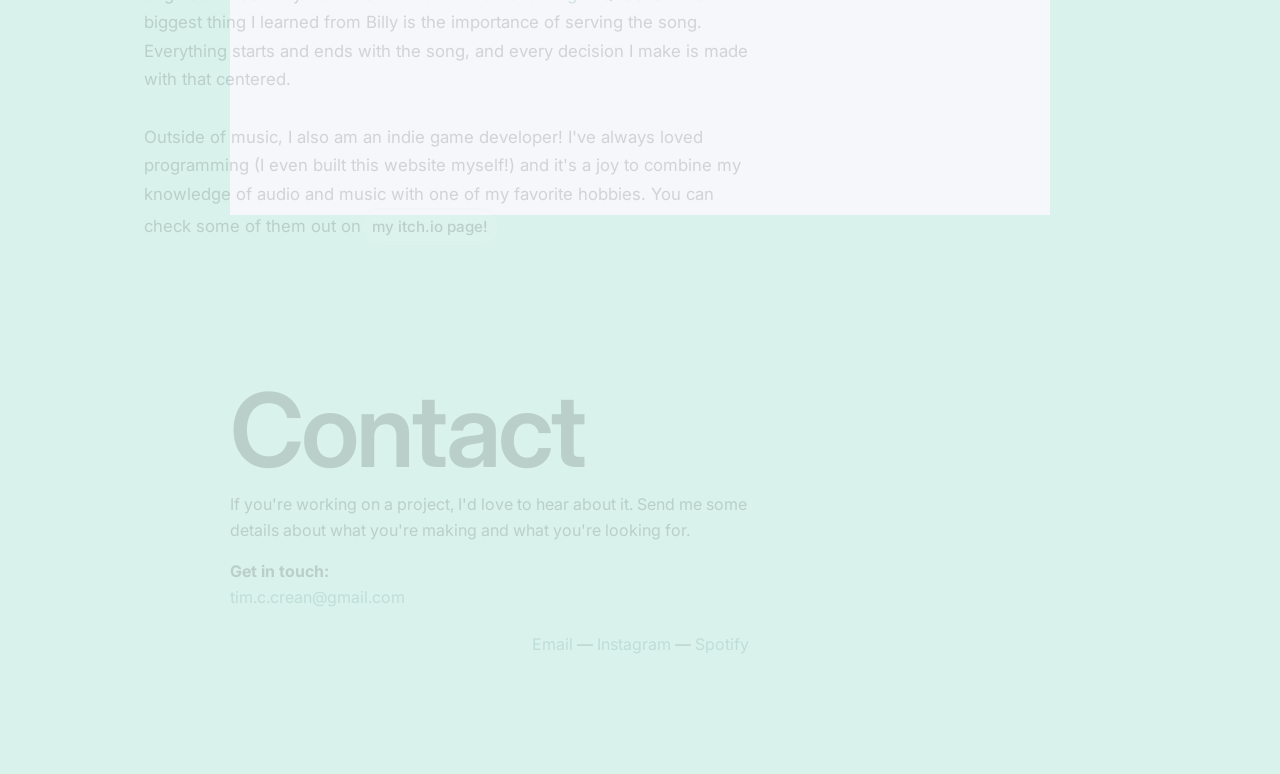
==== commit d4b0de67: "update sep 2026" ====
--- a/index.html
+++ b/index.html
@@ -379,7 +379,7 @@
         <img src="tim4.JPG" alt="Project visual">
       </div>
 
-      <div class="work-content">
+      <div class="work-content" style="margin-top: -41.5px;">
         <h2>Selected Projects</h2>
 
         <div class="project-grid">
@@ -424,11 +424,35 @@
             </div>
           </a>
 
-          <a href="https://open.spotify.com/track/0t7WDfsvtDQcyH62r73sIt" target="_blank" class="project-card">
-            <img src="haunting.jpeg" alt="Haunting - Rose Cold">
-            <div class="overlay">
-              <div class="overlay-title">Haunting - Rose Cold</div>
+          <a href="https://open.spotify.com/track/77Q5rg3bM1Vi7vbReEACpq" target="_blank" class="project-card">
+            <img src="buriedwithflowers.png" alt="Buried With Flowers - Rose Cold">
+            <div class="overlay">
+              <div class="overlay-title">Buried With Flowers - Rose Cold</div>
               <div class="overlay-meta">Engineering, Mixing, Mastering</div>
+            </div>
+          </a>
+
+          <a href="https://open.spotify.com/album/30VRkPawni9hd6RNEgqXeg" target="_blank" class="project-card">
+            <img src="onemillion.jpeg" alt="One Million Years - Friends On The Hill">
+            <div class="overlay">
+              <div class="overlay-title">One Million Years - Friends On The Hill</div>
+              <div class="overlay-meta">Production, Engineering, Mixing, Mastering</div>
+            </div>
+          </a>
+
+          <a href="https://open.spotify.com/album/6dBqqCPNxtdUOJQHfYOycU" target="_blank" class="project-card">
+            <img src="osoexchange.jpeg" alt="an exchange of information - Oso Oso">
+            <div class="overlay">
+              <div class="overlay-title">an exchange of information - Oso Oso</div>
+              <div class="overlay-meta">Asst. Mixing Engineer</div>
+            </div>
+          </a>
+
+          <a href="https://open.spotify.com/album/3pwI6oDiPwgllxb8aLXTZC" target="_blank" class="project-card">
+            <img src="Tidal.jpeg" alt="Tidal - Route Zero">
+            <div class="overlay">
+              <div class="overlay-title">Tidal - Route Zero</div>
+              <div class="overlay-meta">Production, Engineering, Mixing, Mastering</div>
             </div>
           </a>
 
